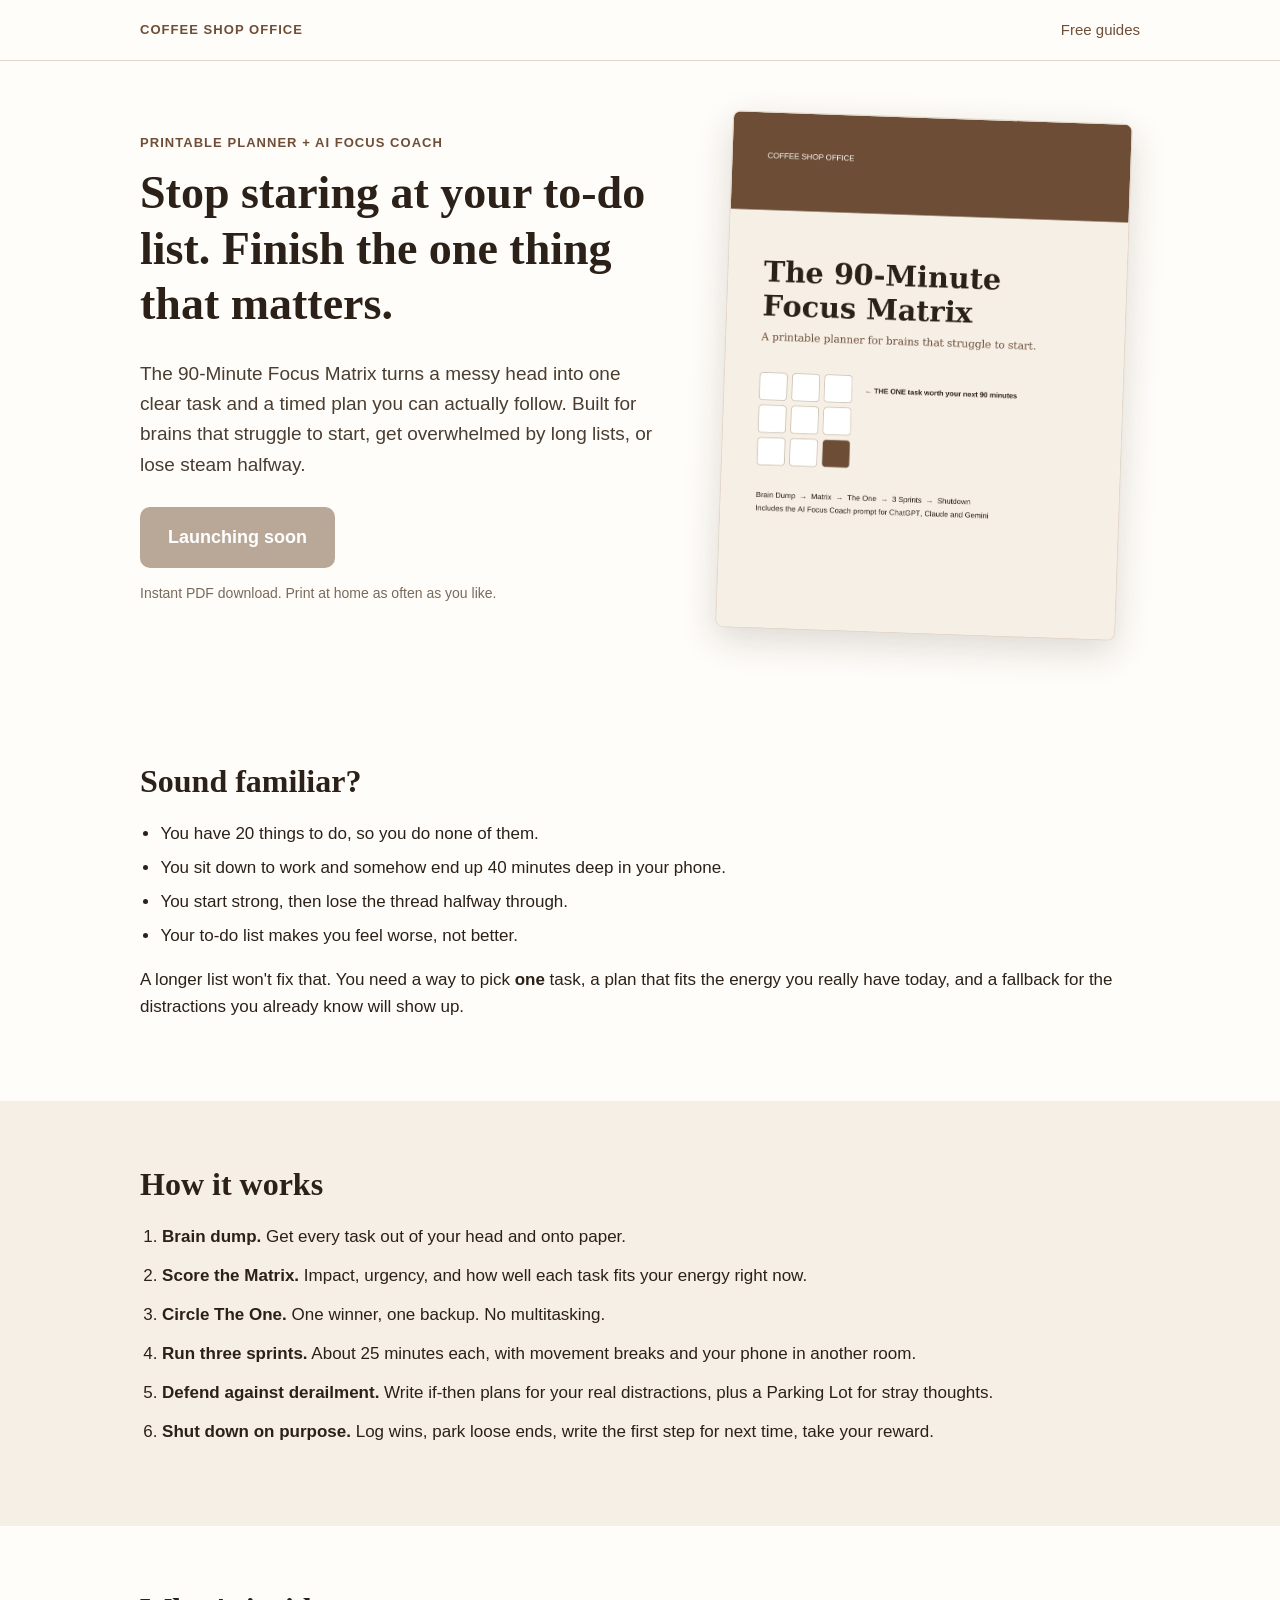
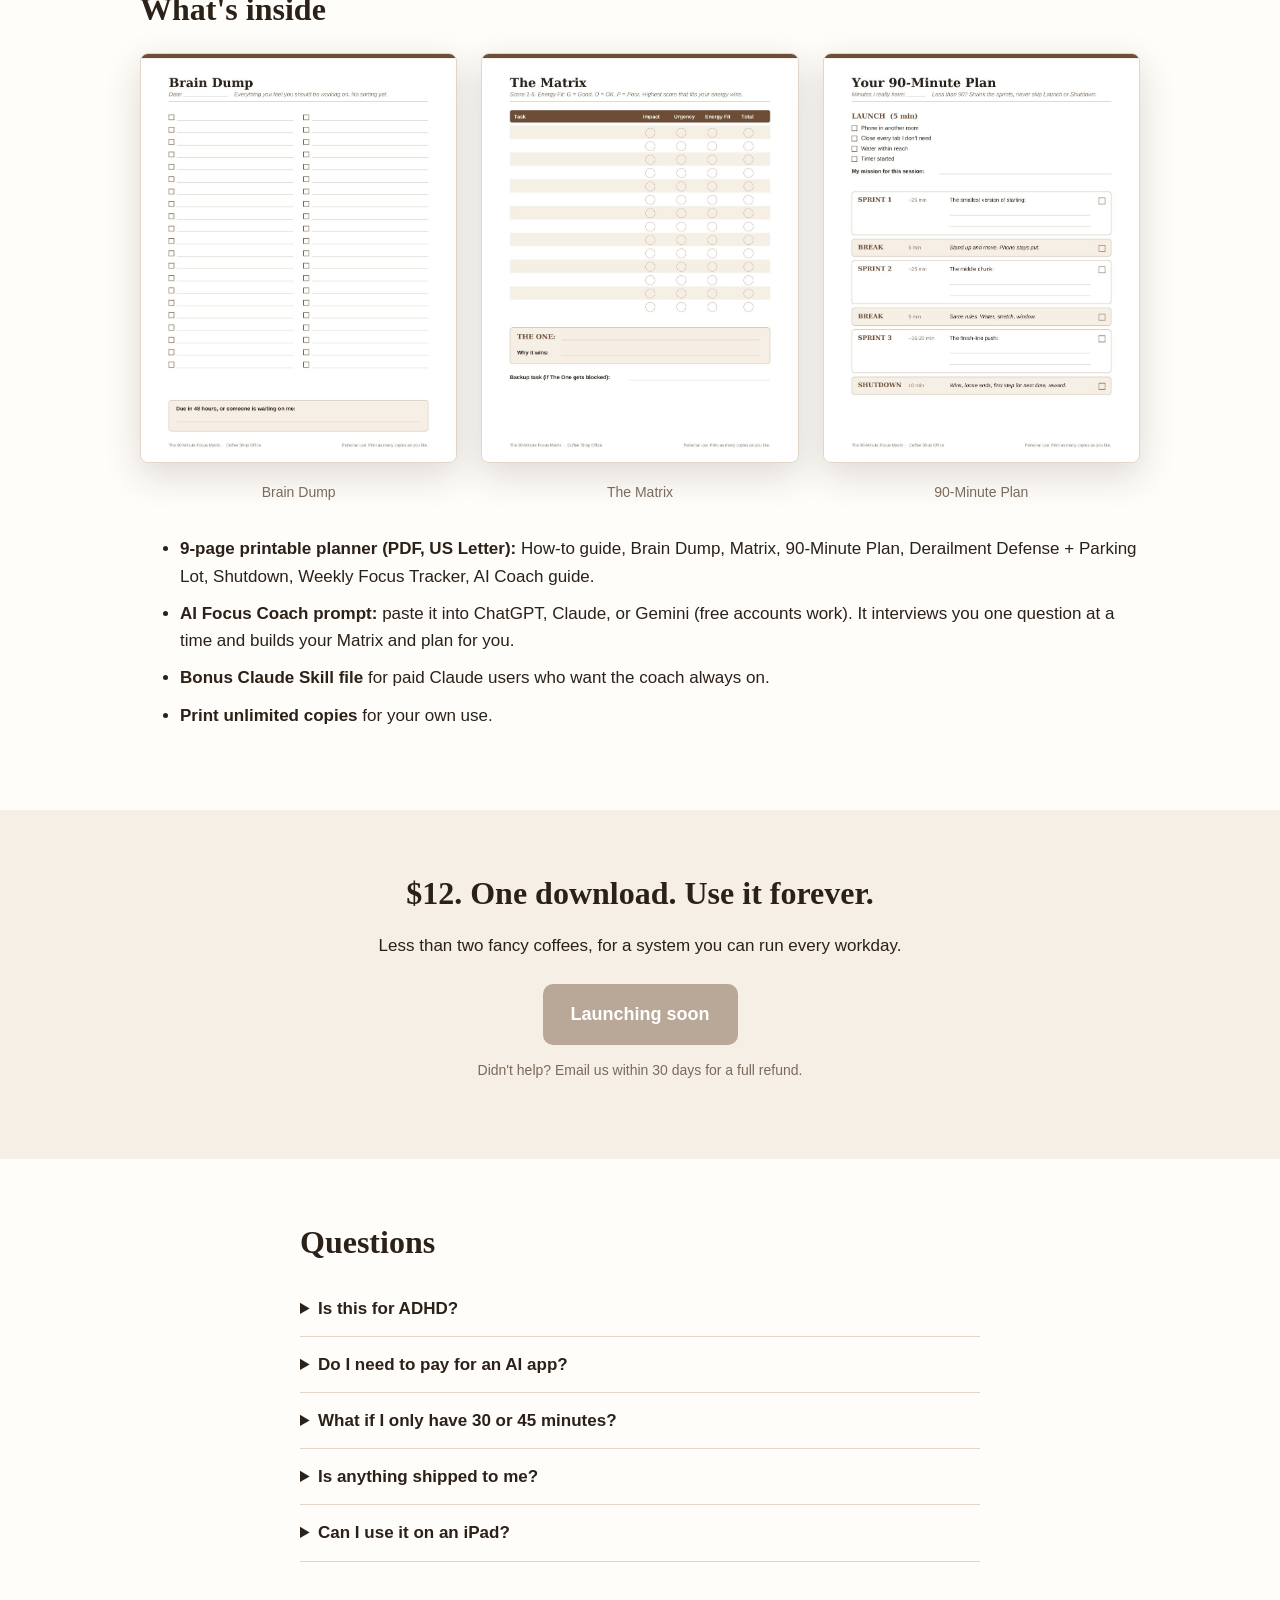
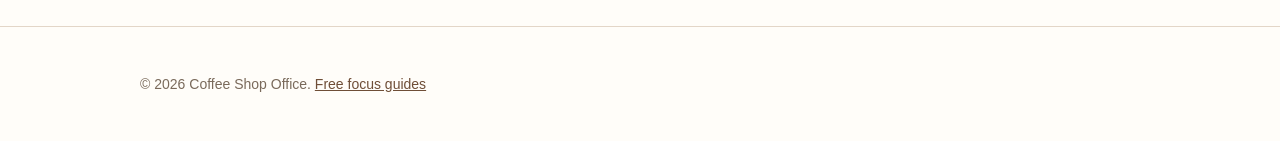
==== site/index.html @ 6814c605 "Add Focus Matrix sales site and free focus guides Co-Authored-By: Claude Opus 5.5 <noreply@anthropic" ====
<!doctype html>
<html lang="en">
<head>
<meta charset="utf-8">
<meta name="viewport" content="width=device-width, initial-scale=1">
<title>The 90-Minute Focus Matrix | Printable Focus Planner + AI Coach</title>
<meta name="description" content="A printable brain dump, priority matrix and 90-minute session planner for brains that struggle to start. Includes an AI Focus Coach prompt for ChatGPT, Claude and Gemini. Instant download.">
<meta property="og:title" content="The 90-Minute Focus Matrix">
<meta property="og:description" content="Pick the ONE task worth your next 90 minutes, then actually finish it. Printable planner + AI coach.">
<meta property="og:image" content="img/cover.jpg">
<link rel="icon" href="data:image/svg+xml,<svg xmlns='http://www.w3.org/2000/svg' viewBox='0 0 100 100'><rect width='100' height='100' rx='20' fill='%236F4E37'/><rect x='58' y='20' width='22' height='22' rx='4' fill='%23F6EFE6'/></svg>">
<link rel="stylesheet" href="style.css">
<script type="application/ld+json">
{"@context":"https://schema.org","@type":"Product","name":"The 90-Minute Focus Matrix","description":"Printable focus planner (9 pages) plus AI Focus Coach prompt.","brand":{"@type":"Brand","name":"Coffee Shop Office"},"offers":{"@type":"Offer","price":"12.00","priceCurrency":"USD","availability":"https://schema.org/InStock"}}
</script>
</head>
<body>
<header class="top"><div class="wrap"><span class="brand">Coffee Shop Office</span><a class="navlink" href="blog/">Free guides</a></div></header>

<section class="hero"><div class="wrap grid2">
  <div>
    <p class="eyebrow">Printable planner + AI focus coach</p>
    <h1>Stop staring at your to-do list. Finish the one thing that matters.</h1>
    <p class="lead">The 90-Minute Focus Matrix turns a messy head into one clear task and a timed plan you can actually follow. Built for brains that struggle to start, get overwhelmed by long lists, or lose steam halfway.</p>
    <a class="buy" data-buy href="#">Get instant access for $12</a>
    <p class="small">Instant PDF download. Print at home as often as you like.</p>
  </div>
  <img class="shot tilt" src="img/cover.jpg" alt="Cover of The 90-Minute Focus Matrix planner" width="935" height="1210">
</div></section>

<section><div class="wrap">
  <h2>Sound familiar?</h2>
  <ul class="pain">
    <li>You have 20 things to do, so you do none of them.</li>
    <li>You sit down to work and somehow end up 40 minutes deep in your phone.</li>
    <li>You start strong, then lose the thread halfway through.</li>
    <li>Your to-do list makes you feel worse, not better.</li>
  </ul>
  <p>A longer list won't fix that. You need a way to pick <strong>one</strong> task, a plan that fits the energy you really have today, and a fallback for the distractions you already know will show up.</p>
</div></section>

<section class="alt"><div class="wrap">
  <h2>How it works</h2>
  <ol class="steps">
    <li><b>Brain dump.</b> Get every task out of your head and onto paper.</li>
    <li><b>Score the Matrix.</b> Impact, urgency, and how well each task fits your energy right now.</li>
    <li><b>Circle The One.</b> One winner, one backup. No multitasking.</li>
    <li><b>Run three sprints.</b> About 25 minutes each, with movement breaks and your phone in another room.</li>
    <li><b>Defend against derailment.</b> Write if-then plans for your real distractions, plus a Parking Lot for stray thoughts.</li>
    <li><b>Shut down on purpose.</b> Log wins, park loose ends, write the first step for next time, take your reward.</li>
  </ol>
</div></section>

<section><div class="wrap">
  <h2>What's inside</h2>
  <div class="cards">
    <figure><img class="shot" src="img/braindump.jpg" alt="Brain Dump page" loading="lazy" width="935" height="1210"><figcaption>Brain Dump</figcaption></figure>
    <figure><img class="shot" src="img/matrix.jpg" alt="Focus Matrix scoring page" loading="lazy" width="935" height="1210"><figcaption>The Matrix</figcaption></figure>
    <figure><img class="shot" src="img/plan.jpg" alt="90-minute sprint plan page" loading="lazy" width="935" height="1210"><figcaption>90-Minute Plan</figcaption></figure>
  </div>
  <ul class="inside">
    <li><b>9-page printable planner (PDF, US Letter):</b> How-to guide, Brain Dump, Matrix, 90-Minute Plan, Derailment Defense + Parking Lot, Shutdown, Weekly Focus Tracker, AI Coach guide.</li>
    <li><b>AI Focus Coach prompt:</b> paste it into ChatGPT, Claude, or Gemini (free accounts work). It interviews you one question at a time and builds your Matrix and plan for you.</li>
    <li><b>Bonus Claude Skill file</b> for paid Claude users who want the coach always on.</li>
    <li><b>Print unlimited copies</b> for your own use.</li>
  </ul>
</div></section>

<section class="alt"><div class="wrap narrow center">
  <h2>$12. One download. Use it forever.</h2>
  <p>Less than two fancy coffees, for a system you can run every workday.</p>
  <a class="buy" data-buy href="#">Get the Focus Matrix</a>
  <p class="small">Didn't help? Email us within 30 days for a full refund.</p>
</div></section>

<section><div class="wrap narrow">
  <h2>Questions</h2>
  <details><summary>Is this for ADHD?</summary><p>It was designed with ADHD-style focus problems in mind: trouble starting, overwhelm from long lists, losing steam midway. Plenty of people without a diagnosis use it too. It's a planning tool, not medical advice or treatment.</p></details>
  <details><summary>Do I need to pay for an AI app?</summary><p>No. The AI Focus Coach prompt works in the free versions of ChatGPT, Claude, and Gemini. The paper planner works fine without any AI at all.</p></details>
  <details><summary>What if I only have 30 or 45 minutes?</summary><p>Shrink the sprints. Keep the 5-minute launch and the shutdown, and cut the middle to fit. The AI coach does this math for you.</p></details>
  <details><summary>Is anything shipped to me?</summary><p>No. It's a digital download you get right after checkout. Print it at home or at any print shop.</p></details>
  <details><summary>Can I use it on an iPad?</summary><p>Yes. Open the PDF in GoodNotes, Notability, or any PDF app that lets you write on pages.</p></details>
</div></section>

<footer><div class="wrap">
  <p>&copy; <span id="yr"></span> Coffee Shop Office. <a href="blog/">Free focus guides</a></p>
</div></footer>
<script src="buy.js"></script>
<script>document.getElementById('yr').textContent=new Date().getFullYear()</script>
</body>
</html>
---- site/style.css ----
:root{--ink:#2B2118;--coffee:#6F4E37;--cream:#F6EFE6;--line:#E3D6C8;--soft:#7A6A5B;--bg:#FFFDF9}
*{box-sizing:border-box}
body{margin:0;background:var(--bg);color:var(--ink);font:17px/1.6 -apple-system,BlinkMacSystemFont,"Segoe UI",Roboto,Helvetica,Arial,sans-serif}
h1,h2,h3{font-family:Georgia,"Times New Roman",serif;line-height:1.2;margin:0 0 .6em}
h1{font-size:clamp(30px,5vw,46px)}
h2{font-size:clamp(24px,3.5vw,32px)}
a{color:var(--coffee)}
.wrap{max-width:1040px;margin:0 auto;padding:0 20px}
.narrow{max-width:720px}
.center{text-align:center}
.top{border-bottom:1px solid var(--line);background:var(--bg)}
.top .wrap{display:flex;justify-content:space-between;align-items:center;height:60px}
.brand{font-weight:700;letter-spacing:.08em;text-transform:uppercase;font-size:13px;color:var(--coffee)}
.navlink{font-size:15px;text-decoration:none}
section{padding:64px 0}
.alt{background:var(--cream)}
.hero{padding:56px 0 64px}
.grid2{display:grid;grid-template-columns:1.2fr 1fr;gap:48px;align-items:center}
.eyebrow{color:var(--coffee);font-weight:600;text-transform:uppercase;letter-spacing:.08em;font-size:13px;margin:0 0 12px}
.lead{font-size:19px;color:#4a3d31}
.buy{display:inline-block;background:var(--coffee);color:#fff;text-decoration:none;font-weight:700;padding:16px 28px;border-radius:10px;font-size:18px;margin-top:8px;transition:transform .15s,background .15s}
.buy:hover{background:#5a3e2b;transform:translateY(-1px)}
.buy.soon{background:#b9a898;cursor:default;transform:none}
.small{font-size:14px;color:var(--soft)}
.shot{width:100%;height:auto;border-radius:8px;box-shadow:0 12px 36px rgba(43,33,24,.16);border:1px solid var(--line);background:#fff}
.tilt{transform:rotate(2deg);max-width:400px;justify-self:center}
.pain{padding-left:1.2em}
.pain li{margin:.4em 0}
.steps{padding-left:1.3em}
.steps li{margin:.7em 0}
.cards{display:grid;grid-template-columns:repeat(3,1fr);gap:24px;margin:24px 0 32px}
figure{margin:0}
figcaption{text-align:center;font-size:14px;color:var(--soft);margin-top:10px}
.inside li{margin:.6em 0}
details{border-bottom:1px solid var(--line);padding:14px 0}
summary{font-weight:700;cursor:pointer}
footer{padding:32px 0;border-top:1px solid var(--line);font-size:14px;color:var(--soft)}
article{padding:48px 0}
article p,article li{max-width:680px}
.cta-box{background:var(--cream);border:1px solid var(--line);border-radius:12px;padding:24px;margin:36px 0;max-width:680px}
.postlist a{font-size:20px;font-family:Georgia,serif}
.postlist li{margin:1em 0}
@media (max-width:760px){
  .grid2{grid-template-columns:1fr}
  .tilt{transform:none;max-width:300px}
  .cards{grid-template-columns:1fr;max-width:320px;margin-left:auto;margin-right:auto}
  section{padding:44px 0}
  .wrap{padding:0 16px}
}
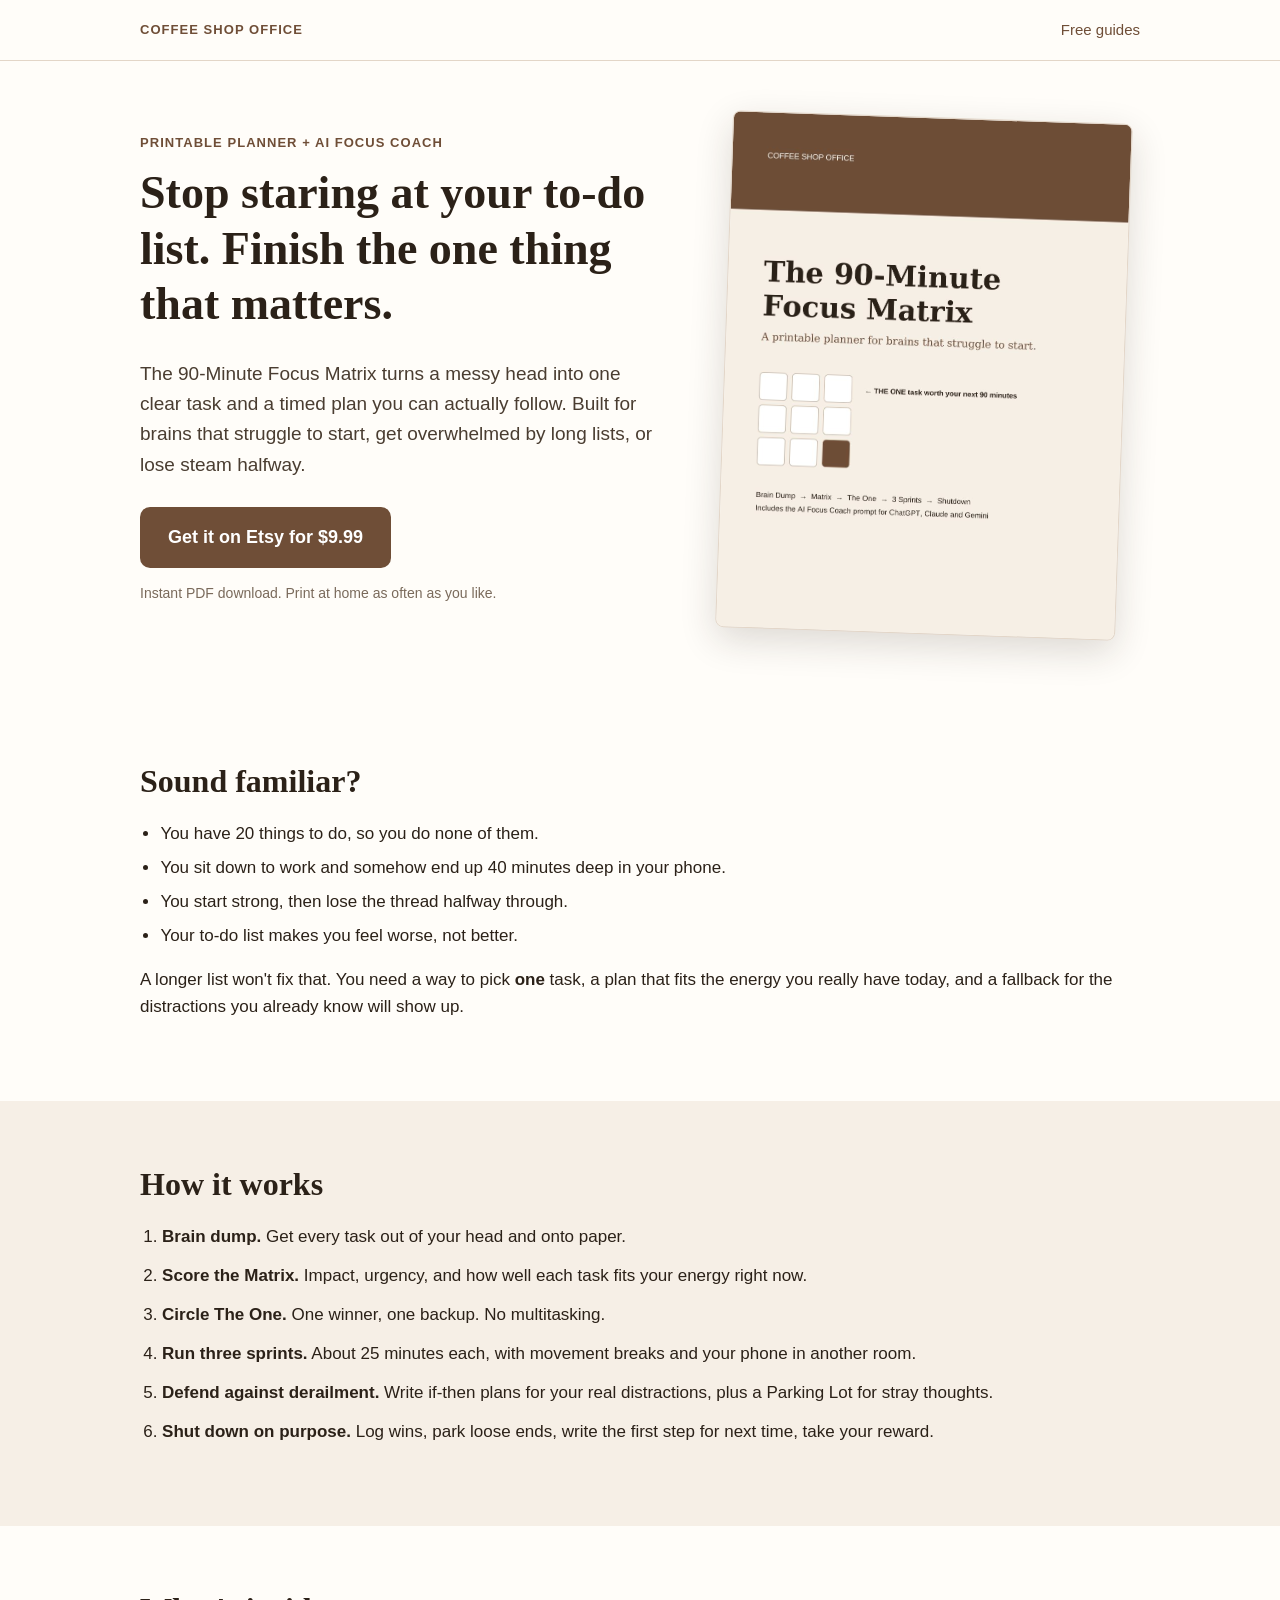
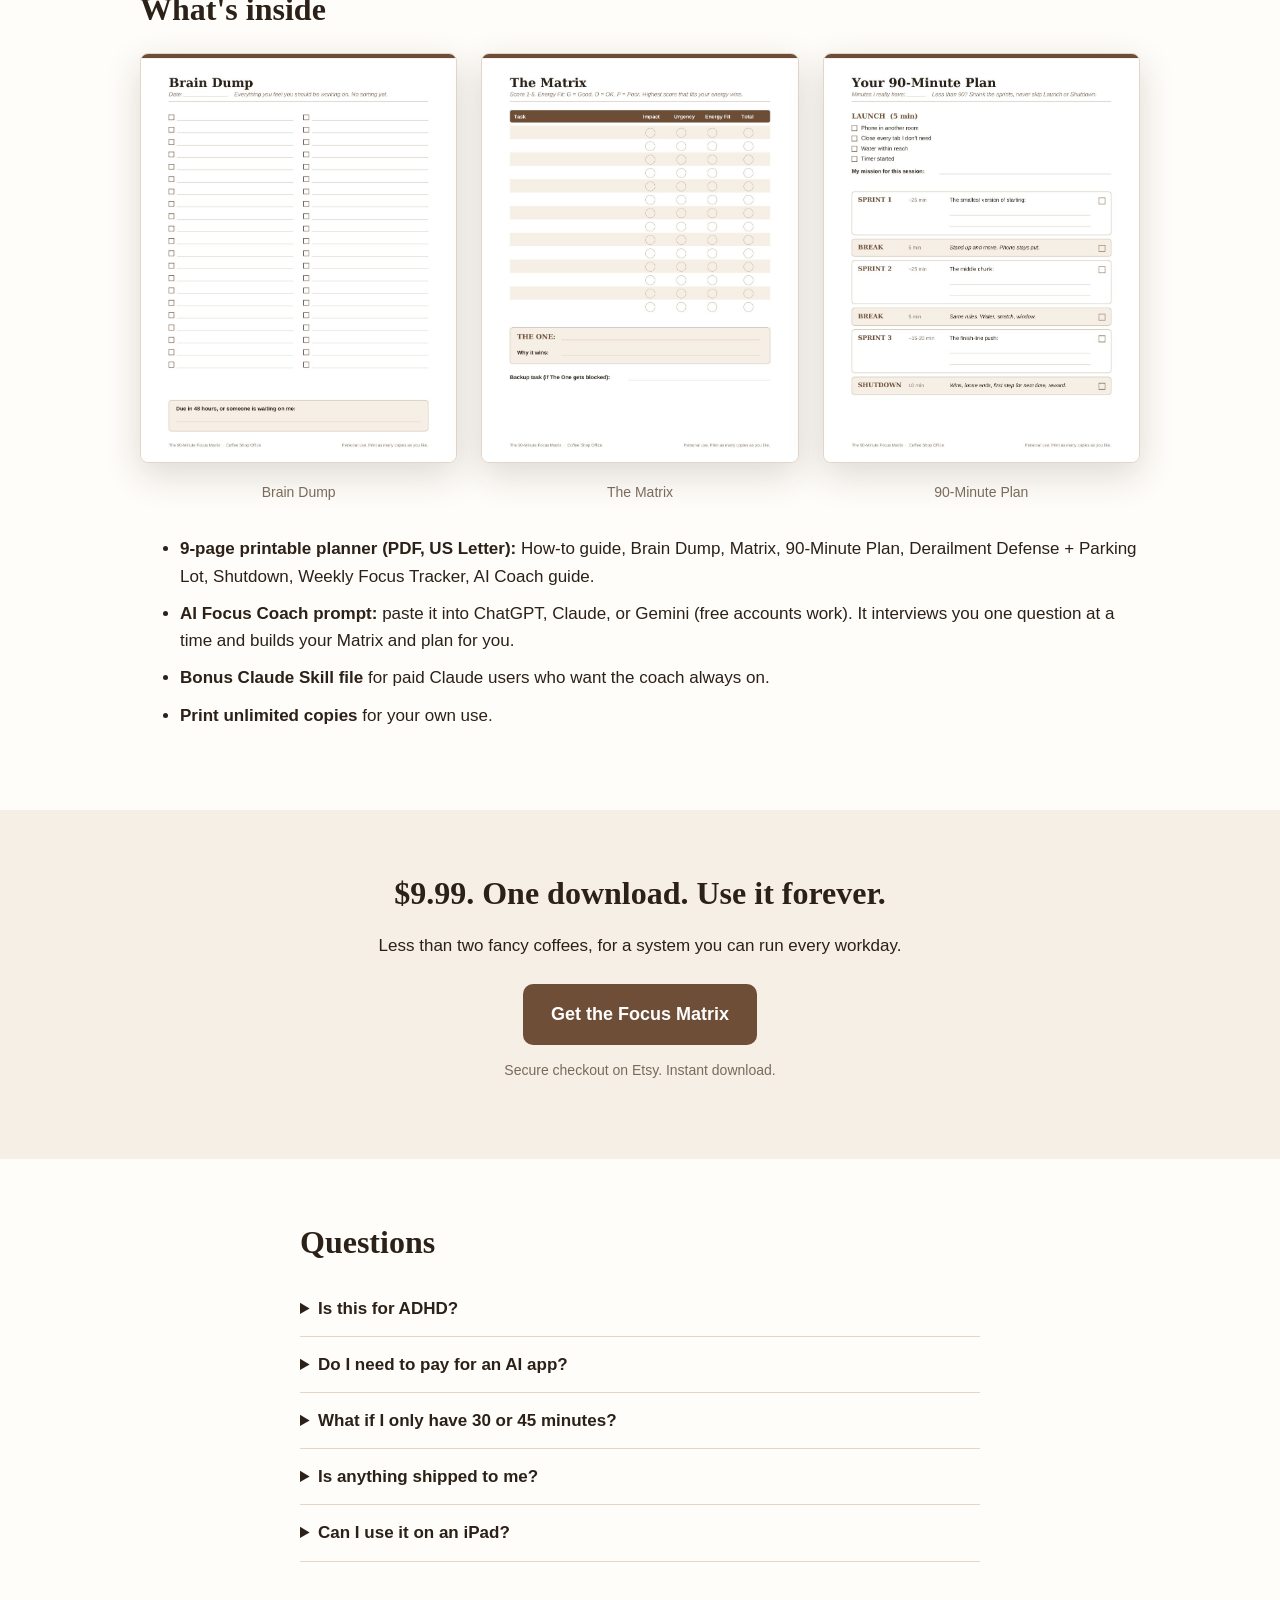
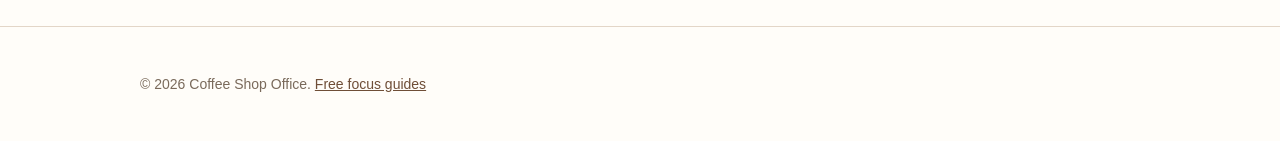
==== commit 7e661bea: "Point Focus Matrix site at live Etsy listing, add site README Co-Authored-By: Claude Opus 5.5 <norep" ====
--- a/site/index.html
+++ b/site/index.html
@@ -11,7 +11,7 @@
 <link rel="icon" href="data:image/svg+xml,<svg xmlns='http://www.w3.org/2000/svg' viewBox='0 0 100 100'><rect width='100' height='100' rx='20' fill='%236F4E37'/><rect x='58' y='20' width='22' height='22' rx='4' fill='%23F6EFE6'/></svg>">
 <link rel="stylesheet" href="style.css">
 <script type="application/ld+json">
-{"@context":"https://schema.org","@type":"Product","name":"The 90-Minute Focus Matrix","description":"Printable focus planner (9 pages) plus AI Focus Coach prompt.","brand":{"@type":"Brand","name":"Coffee Shop Office"},"offers":{"@type":"Offer","price":"12.00","priceCurrency":"USD","availability":"https://schema.org/InStock"}}
+{"@context":"https://schema.org","@type":"Product","name":"The 90-Minute Focus Matrix","description":"Printable focus planner (9 pages) plus AI Focus Coach prompt.","brand":{"@type":"Brand","name":"Coffee Shop Office"},"offers":{"@type":"Offer","price":"9.99","priceCurrency":"USD","availability":"https://schema.org/InStock"}}
 </script>
 </head>
 <body>
@@ -22,7 +22,7 @@
     <p class="eyebrow">Printable planner + AI focus coach</p>
     <h1>Stop staring at your to-do list. Finish the one thing that matters.</h1>
     <p class="lead">The 90-Minute Focus Matrix turns a messy head into one clear task and a timed plan you can actually follow. Built for brains that struggle to start, get overwhelmed by long lists, or lose steam halfway.</p>
-    <a class="buy" data-buy href="#">Get instant access for $12</a>
+    <a class="buy" data-buy href="#">Get it on Etsy for $9.99</a>
     <p class="small">Instant PDF download. Print at home as often as you like.</p>
   </div>
   <img class="shot tilt" src="img/cover.jpg" alt="Cover of The 90-Minute Focus Matrix planner" width="935" height="1210">
@@ -67,10 +67,10 @@
 </div></section>
 
 <section class="alt"><div class="wrap narrow center">
-  <h2>$12. One download. Use it forever.</h2>
+  <h2>$9.99. One download. Use it forever.</h2>
   <p>Less than two fancy coffees, for a system you can run every workday.</p>
   <a class="buy" data-buy href="#">Get the Focus Matrix</a>
-  <p class="small">Didn't help? Email us within 30 days for a full refund.</p>
+  <p class="small">Secure checkout on Etsy. Instant download.</p>
 </div></section>
 
 <section><div class="wrap narrow">
